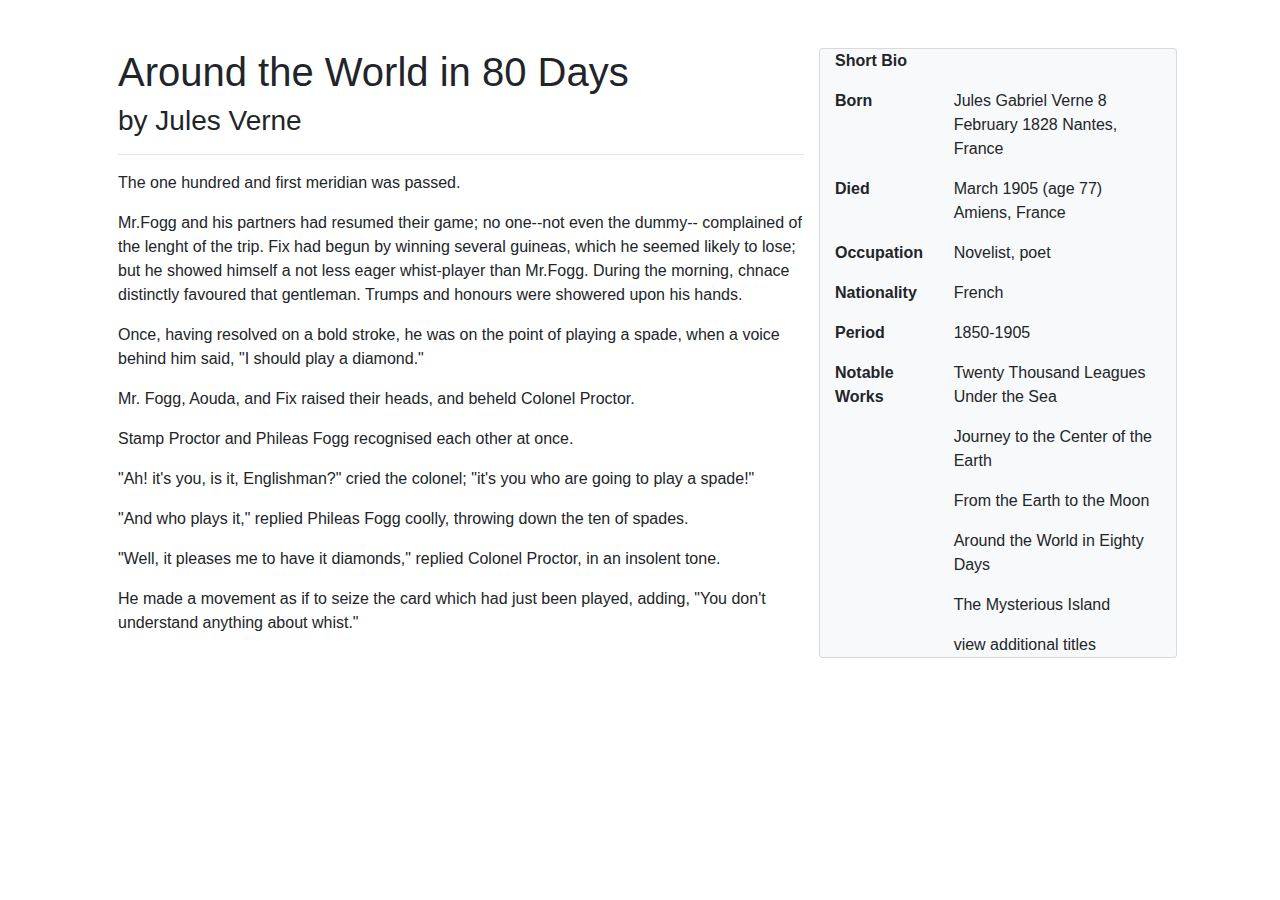
==== Bonus/index.html @ 0ae1eb6f "basic layout complete" ====
<!DOCTYPE html>
<html lang="en">
  <head>
    <meta charset="UTF-8" />
    <meta http-equiv="X-UA-Compatible" content="IE=edge" />
    <meta
      name="viewport"
      content="width=device-width, initial-scale=1, shrink-to-fit=no"
    />

    <link
      rel="stylesheet"
      href="https://stackpath.bootstrapcdn.com/bootstrap/4.3.1/css/bootstrap.min.css"
      integrity="sha384-ggOyR0iXCbMQv3Xipma34MD+dH/1fQ784/j6cY/iJTQUOhcWr7x9JvoRxT2MZw1T"
      crossorigin="anonymous"
    />
    <title>Around the World in 80 Days</title>
  </head>
  <body>
    <div class="container p-5">
      <div class="row">
        <div class="col-md-8">
          <h1>Around the World in 80 Days</h1>
          <h3>by Jules Verne</h3>
          <hr />
          <p>The one hundred and first meridian was passed.</p>
          <p>
            Mr.Fogg and his partners had resumed their game; no one--not even
            the dummy-- complained of the lenght of the trip. Fix had begun by
            winning several guineas, which he seemed likely to lose; but he
            showed himself a not less eager whist-player than Mr.Fogg. During
            the morning, chnace distinctly favoured that gentleman. Trumps and
            honours were showered upon his hands.
          </p>
          <p>
            Once, having resolved on a bold stroke, he was on the point of
            playing a spade, when a voice behind him said, "I should play a
            diamond."
          </p>
          <p>
            Mr. Fogg, Aouda, and Fix raised their heads, and beheld Colonel
            Proctor.
          </p>
          <p>Stamp Proctor and Phileas Fogg recognised each other at once.</p>
          <p>
            "Ah! it's you, is it, Englishman?" cried the colonel; "it's you who
            are going to play a spade!"
          </p>
          <p>
            "And who plays it," replied Phileas Fogg coolly, throwing down the
            ten of spades.
          </p>
          <p>
            "Well, it pleases me to have it diamonds," replied Colonel Proctor,
            in an insolent tone.
          </p>
          <p>
            He made a movement as if to seize the card which had just been
            played, adding, "You don't understand anything about whist."
          </p>
        </div>
        <div class="col-md-4 card bg-light">
          <div class="row">
            <div class="col-4">
              <p><strong>Short Bio</strong></p>
            </div>
            <div class="col-8">
              <img src="" alt="" />
            </div>
          </div>
          <div class="row">
            <div class="col-4">
              <p><strong>Born</strong></p>
            </div>
            <div class="col-8">
              <p>Jules Gabriel Verne 8 February 1828 Nantes, France</p>
            </div>
          </div>
          <div class="row">
            <div class="col-4">
              <p><strong>Died</strong></p>
            </div>
            <div class="col-8">
              <p>March 1905 (age 77) Amiens, France</p>
            </div>
          </div>
          <div class="row">
            <div class="col-4">
              <p><strong>Occupation</strong></p>
            </div>
            <div class="col-8">
              <p>Novelist, poet</p>
            </div>
          </div>
          <div class="row">
            <div class="col-4">
              <p><strong>Nationality</strong></p>
            </div>
            <div class="col-8">
              <p>French</p>
            </div>
          </div>
          <div class="row">
            <div class="col-4">
              <p><strong>Period</strong></p>
            </div>
            <div class="col-8">
              <p>1850-1905</p>
            </div>
          </div>
          <div class="row">
            <div class="col-4">
              <p><strong>Notable Works</strong></p>
            </div>
            <div class="col-8">
              <p>Twenty Thousand Leagues Under the Sea</p>
              <p>Journey to the Center of the Earth</p>
              <p>From the Earth to the Moon</p>
              <p>Around the World in Eighty Days</p>
              <p>The Mysterious Island</p>
              <a>view additional titles</a>
            </div>
          </div>
        </div>
      </div>
    </div>
  </body>
</html>
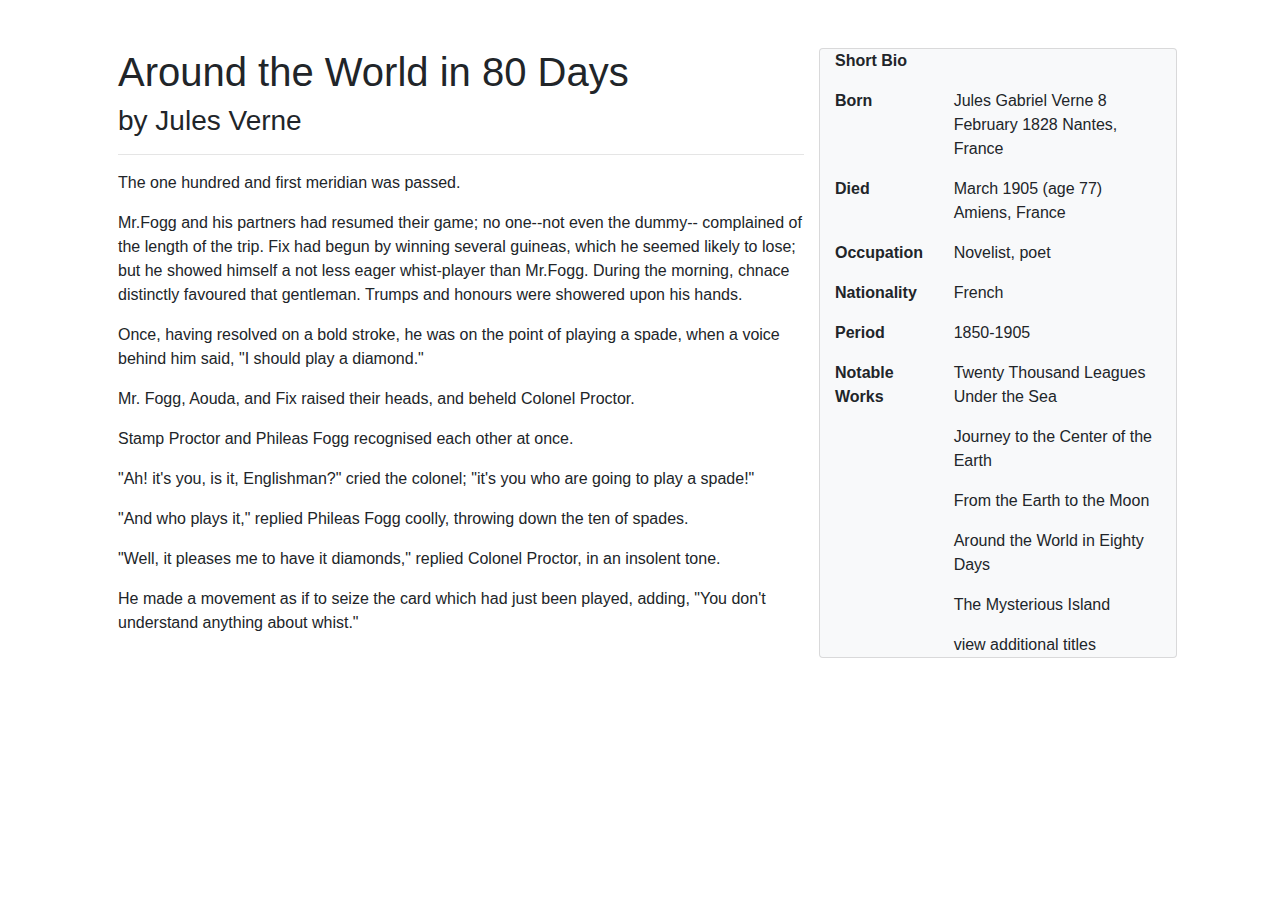
==== commit 02211c6f: "fixed mispell" ====
--- a/Bonus/index.html
+++ b/Bonus/index.html
@@ -26,7 +26,7 @@
           <p>The one hundred and first meridian was passed.</p>
           <p>
             Mr.Fogg and his partners had resumed their game; no one--not even
-            the dummy-- complained of the lenght of the trip. Fix had begun by
+            the dummy-- complained of the length of the trip. Fix had begun by
             winning several guineas, which he seemed likely to lose; but he
             showed himself a not less eager whist-player than Mr.Fogg. During
             the morning, chnace distinctly favoured that gentleman. Trumps and
@@ -82,7 +82,7 @@
             </div>
             <div class="col-8">
               <p>March 1905 (age 77) Amiens, France</p>
-            </div>
+            </div> 
           </div>
           <div class="row">
             <div class="col-4">
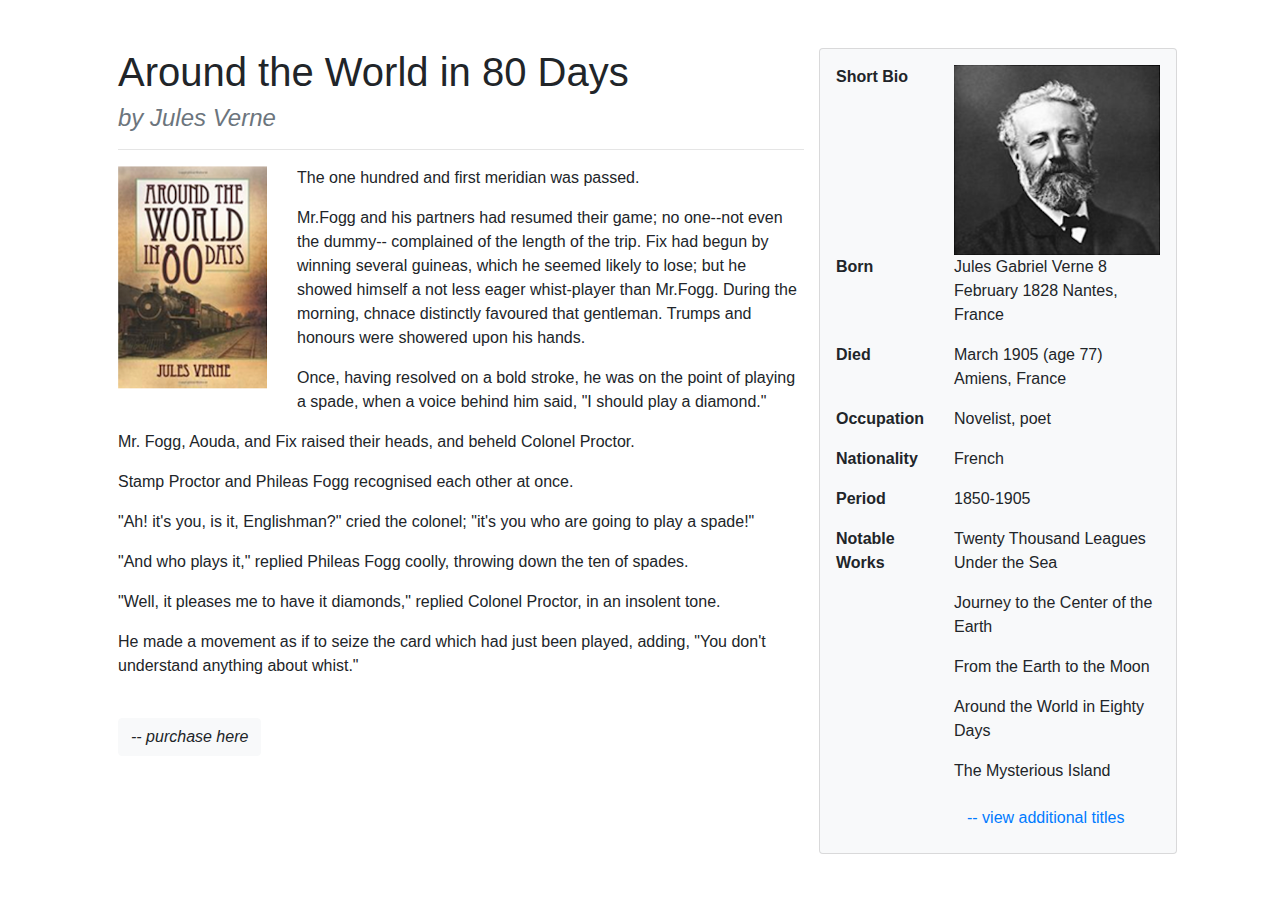
==== commit 69b44443: "updated bootstrap" ====
--- a/Bonus/index.html
+++ b/Bonus/index.html
@@ -19,24 +19,35 @@
   <body>
     <div class="container p-5">
       <div class="row">
-        <div class="col-md-8">
+        <div class="col-lg-8">
           <h1>Around the World in 80 Days</h1>
-          <h3>by Jules Verne</h3>
+          <h4 class="text-muted font-italic">by Jules Verne</h3>
           <hr />
-          <p>The one hundred and first meridian was passed.</p>
-          <p>
-            Mr.Fogg and his partners had resumed their game; no one--not even
-            the dummy-- complained of the length of the trip. Fix had begun by
-            winning several guineas, which he seemed likely to lose; but he
-            showed himself a not less eager whist-player than Mr.Fogg. During
-            the morning, chnace distinctly favoured that gentleman. Trumps and
-            honours were showered upon his hands.
-          </p>
-          <p>
-            Once, having resolved on a bold stroke, he was on the point of
-            playing a spade, when a voice behind him said, "I should play a
-            diamond."
-          </p>
+          <div class="row">
+            <div class="col-lg-3">
+              <img
+                class="img-fluid"
+                src="images/Around the World.png"
+                alt="Around the World in 80 Days"
+              />
+            </div>
+            <div class="col-lg-9">
+              <p>The one hundred and first meridian was passed.</p>
+              <p>
+                Mr.Fogg and his partners had resumed their game; no one--not
+                even the dummy-- complained of the length of the trip. Fix had
+                begun by winning several guineas, which he seemed likely to
+                lose; but he showed himself a not less eager whist-player than
+                Mr.Fogg. During the morning, chnace distinctly favoured that
+                gentleman. Trumps and honours were showered upon his hands.
+              </p>
+              <p>
+                Once, having resolved on a bold stroke, he was on the point of
+                playing a spade, when a voice behind him said, "I should play a
+                diamond."
+              </p>
+            </div>
+          </div>
           <p>
             Mr. Fogg, Aouda, and Fix raised their heads, and beheld Colonel
             Proctor.
@@ -58,14 +69,20 @@
             He made a movement as if to seize the card which had just been
             played, adding, "You don't understand anything about whist."
           </p>
+
+          <button type="button" class="btn btn-light mt-4 mb-4 font-italic">-- purchase here</button>
         </div>
-        <div class="col-md-4 card bg-light">
+        <div class="col-lg-4 card bg-light p-3">
           <div class="row">
             <div class="col-4">
               <p><strong>Short Bio</strong></p>
             </div>
             <div class="col-8">
-              <img src="" alt="" />
+              <img
+                class="img-fluid"
+                src="images/JulesVerne.png"
+                alt="Jules Verne"
+              />
             </div>
           </div>
           <div class="row">
@@ -82,7 +99,7 @@
             </div>
             <div class="col-8">
               <p>March 1905 (age 77) Amiens, France</p>
-            </div> 
+            </div>
           </div>
           <div class="row">
             <div class="col-4">
@@ -118,7 +135,9 @@
               <p>From the Earth to the Moon</p>
               <p>Around the World in Eighty Days</p>
               <p>The Mysterious Island</p>
-              <a>view additional titles</a>
+              <button type="button" class="btn btn-link">
+                -- view additional titles
+              </button>
             </div>
           </div>
         </div>
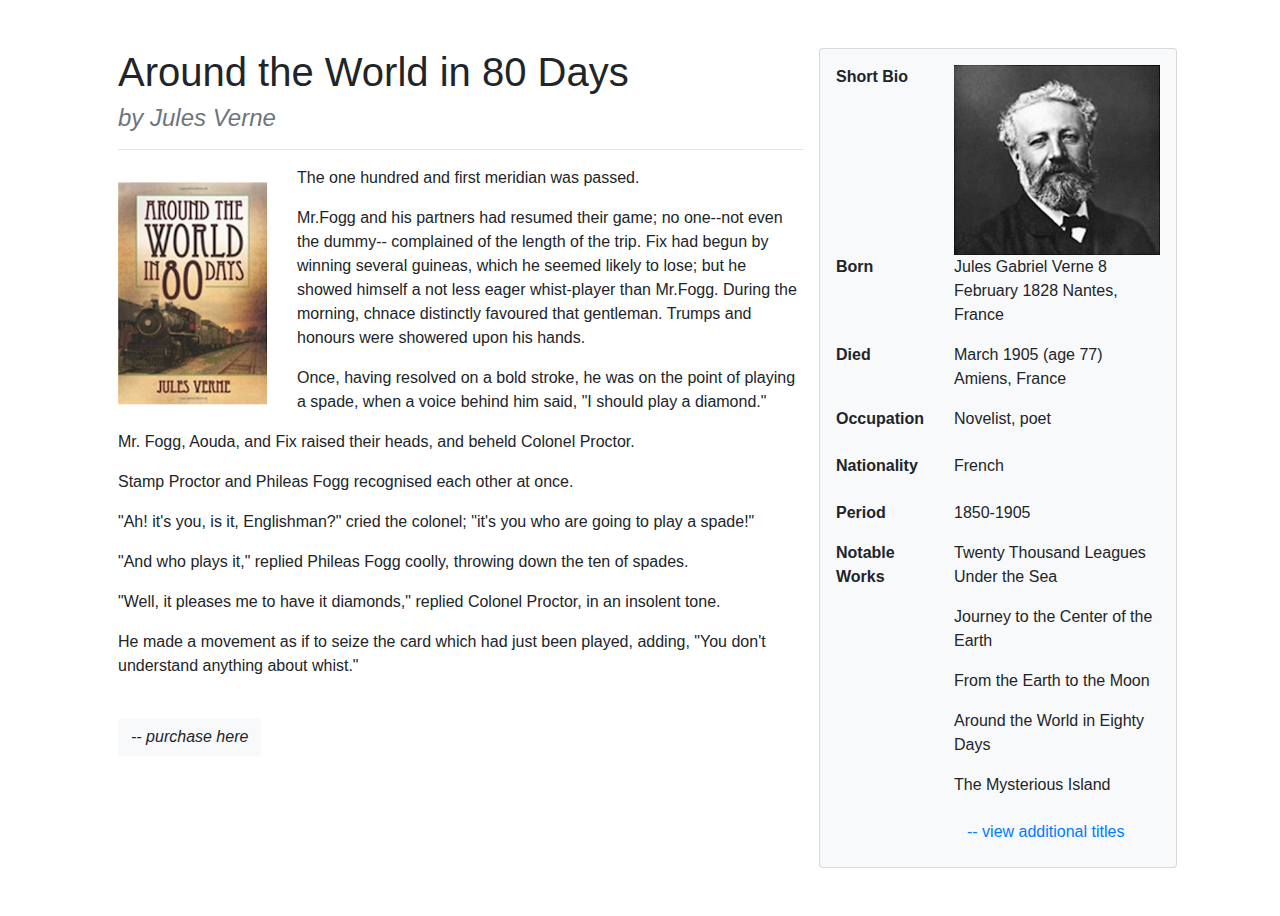
==== commit bc76572c: "completed" ====
--- a/Bonus/index.html
+++ b/Bonus/index.html
@@ -24,9 +24,9 @@
           <h4 class="text-muted font-italic">by Jules Verne</h3>
           <hr />
           <div class="row">
-            <div class="col-lg-3">
+            <div class="col-lg-3 d-none d-lg-block">
               <img
-                class="img-fluid"
+                class="img-fluid mt-3"
                 src="images/Around the World.png"
                 alt="Around the World in 80 Days"
               />
@@ -103,7 +103,7 @@
           </div>
           <div class="row">
             <div class="col-4">
-              <p><strong>Occupation</strong></p>
+              <p class="d-inline-block text-truncate"><strong>Occupation</strong></p>
             </div>
             <div class="col-8">
               <p>Novelist, poet</p>
@@ -111,7 +111,7 @@
           </div>
           <div class="row">
             <div class="col-4">
-              <p><strong>Nationality</strong></p>
+              <p class="d-inline-block text-truncate"><strong>Nationality</strong></p>
             </div>
             <div class="col-8">
               <p>French</p>
